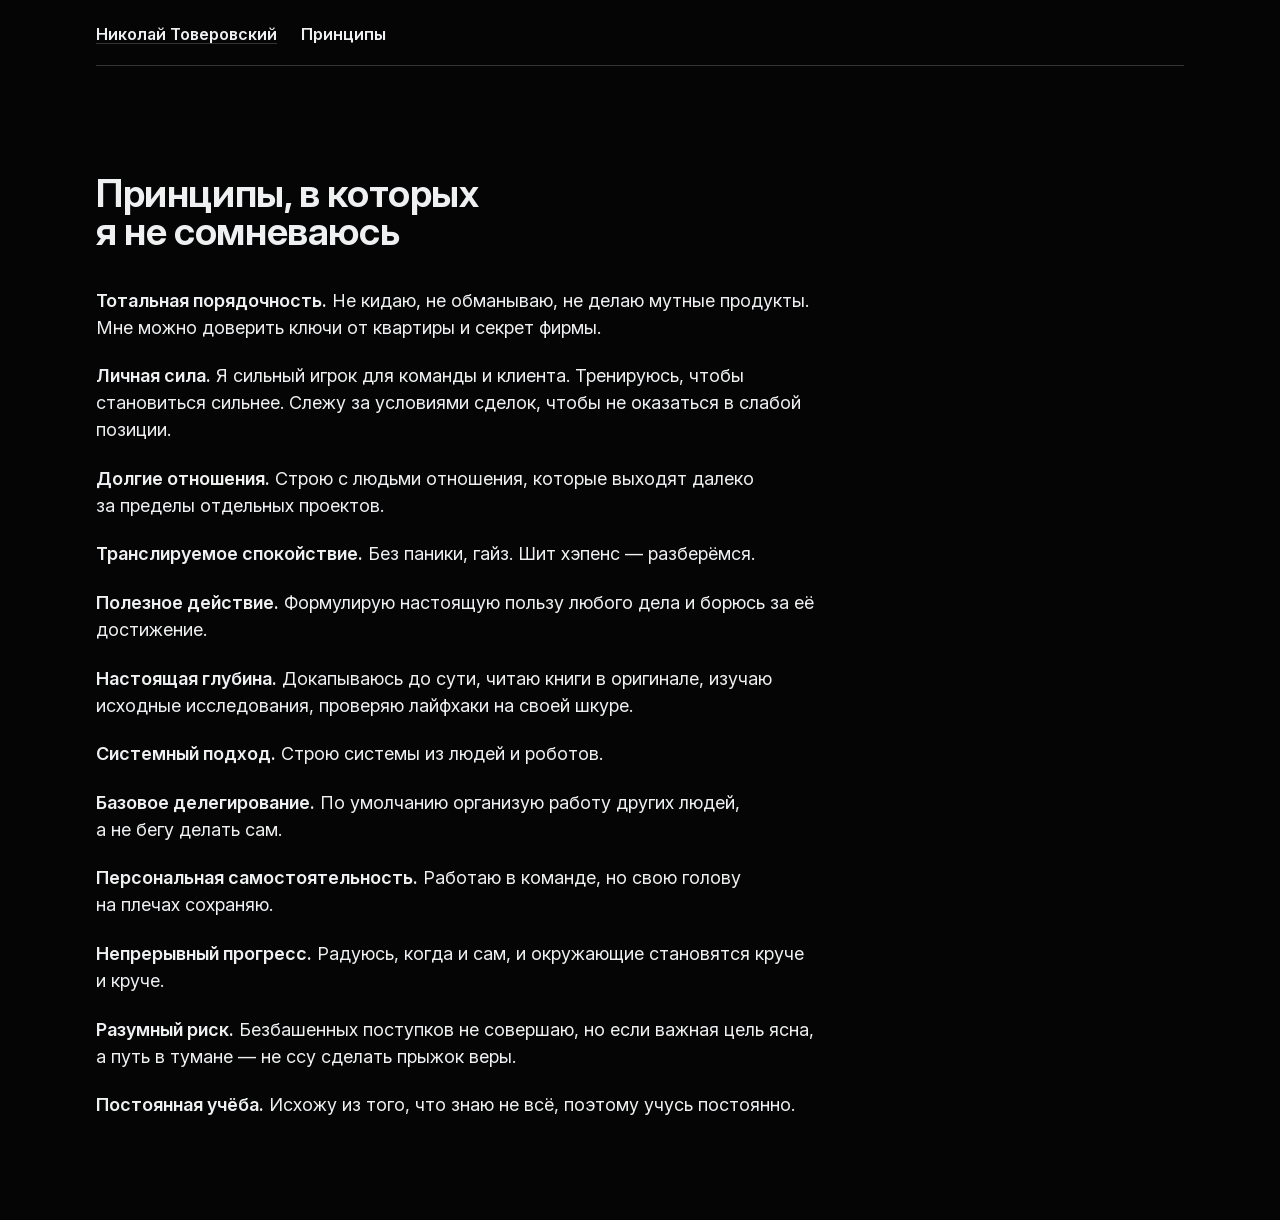
==== principles/index.html @ fdd0a71c "Publish first static site version" ====
<!doctype html>
<html lang="ru" class="dark">
  <head>
    <meta charset="utf-8">
    <meta name="viewport" content="width=device-width, initial-scale=1">
    <meta name="theme-color" content="#050505">
    <meta name="description" content="Принципы Николая&nbsp;Товеровского: порядочность, личная сила, долгие отношения, полезное действие и&nbsp;постоянная учёба.">
    <title>Принципы&nbsp;— Николай&nbsp;Товеровский</title>
    <link rel="preload" href="/assets/ids/fonts/InterVariable.woff2" as="font" type="font/woff2" crossorigin>
    <link rel="stylesheet" href="/assets/ids/css/tokens/palette.css">
    <link rel="stylesheet" href="/assets/ids/css/tokens/colors.css">
    <link rel="stylesheet" href="/assets/ids/css/tokens/scales.css">
    <link rel="stylesheet" href="/assets/ids/css/settings.css">
    <link rel="stylesheet" href="/assets/ids/css/reset.css">
    <link rel="stylesheet" href="/assets/ids/css/page-composition/layout.css">
    <link rel="stylesheet" href="/assets/ids/css/components/ids.css">
    <link rel="stylesheet" href="/assets/site.css">
  </head>
  <body class="ids">
    <div class="site-shell ids__wrapper L">
      <header class="site-header">
        <a class="site-name" href="/">Николай&nbsp;Товеровский</a>
        <nav aria-label="Разделы сайта">
          <span aria-current="page">Принципы</span>
        </nav>
      </header>

      <main class="principles-main">
        <h1 class="S">Принципы, в&nbsp;которых я&nbsp;не сомневаюсь</h1>

        <div class="principles-copy">
          <p><strong>Тотальная порядочность.</strong> Не&nbsp;кидаю, не&nbsp;обманываю, не&nbsp;делаю мутные продукты. Мне можно доверить ключи от&nbsp;квартиры и&nbsp;секрет фирмы.</p>
          <p><strong>Личная сила.</strong> Я&nbsp;сильный игрок для команды и&nbsp;клиента. Тренируюсь, чтобы становиться сильнее. Слежу за&nbsp;условиями сделок, чтобы не&nbsp;оказаться в&nbsp;слабой позиции.</p>
          <p><strong>Долгие отношения.</strong> Строю с&nbsp;людьми отношения, которые выходят далеко за&nbsp;пределы отдельных проектов.</p>
          <p><strong>Транслируемое спокойствие.</strong> Без&nbsp;паники, гайз. Шит хэпенс&nbsp;— разберёмся.</p>
          <p><strong>Полезное действие.</strong> Формулирую настоящую пользу любого дела и&nbsp;борюсь за&nbsp;её достижение.</p>
          <p><strong>Настоящая глубина.</strong> Докапываюсь до&nbsp;сути, читаю книги в&nbsp;оригинале, изучаю исходные исследования, проверяю лайфхаки на&nbsp;своей шкуре.</p>
          <p><strong>Системный подход.</strong> Строю системы из&nbsp;людей и&nbsp;роботов.</p>
          <p><strong>Базовое делегирование.</strong> По&nbsp;умолчанию организую работу других людей, а&nbsp;не&nbsp;бегу делать сам.</p>
          <p><strong>Персональная самостоятельность.</strong> Работаю в&nbsp;команде, но&nbsp;свою голову на&nbsp;плечах сохраняю.</p>
          <p><strong>Непрерывный прогресс.</strong> Радуюсь, когда и&nbsp;сам, и&nbsp;окружающие становятся круче и&nbsp;круче.</p>
          <p><strong>Разумный риск.</strong> Безбашенных поступков не&nbsp;совершаю, но&nbsp;если важная цель ясна, а&nbsp;путь в&nbsp;тумане&nbsp;— не&nbsp;ссу сделать прыжок веры.</p>
          <p><strong>Постоянная учёба.</strong> Исхожу из&nbsp;того, что знаю не&nbsp;всё, поэтому учусь постоянно.</p>
        </div>
      </main>
    </div>
  </body>
</html>
---- assets/ids/css/tokens/palette.css ----
/* Палитра — сырые значения цвета, не зависящие от темы.
   Это источник правды для цвета: семантические токены в colors.css
   ссылаются сюда и нигде не используют rgb()-значения напрямую. */

:root {
  --ids__color-white: rgb(255, 255, 255);

  --ids__color-gray-100: rgb(238, 240, 242);
  --ids__color-gray-200: rgb(220, 221, 223);
  --ids__color-gray-400: rgb(153, 156, 160);
  --ids__color-gray-500: rgb(115, 120, 125);
  --ids__color-gray-600: rgb(85, 88, 92);
  --ids__color-gray-700: rgb(55, 58, 62);
  --ids__color-gray-800: rgb(32, 33, 36);
  --ids__color-gray-900: rgb(18, 18, 20);
  --ids__color-gray-950: rgb(5, 5, 5);

  --ids__color-blue-450: rgb(60, 130, 250);
  --ids__color-blue-500: rgb(0, 100, 240);

  --ids__color-green-450: rgb(40, 215, 40);
  --ids__color-green-500: rgb(0, 200, 0);
  --ids__color-green-600: rgb(30, 170, 60);

  --ids__color-red-450: rgb(255, 70, 95);
  --ids__color-red-500: rgb(253, 47, 75);

  --ids__color-yellow-500: rgb(255, 225, 0);
}
---- assets/ids/css/tokens/colors.css ----
/* Семантические цвета — каждое значение указывает на палитру.
   Именование функциональное: для чего используется, так и называется.
   Переключение темы происходит здесь, а не в палитре. */

:root {
  color-scheme: light;

  --ids__text: var(--ids__color-gray-950);
  --ids__text-caption: var(--ids__color-gray-600);
  --ids__link: var(--ids__color-blue-500);
  --ids__hover: var(--ids__color-green-500);
  --ids__accent: var(--ids__color-red-500);
  --ids__code: var(--ids__color-gray-500);
  --ids__mark: var(--ids__color-yellow-500);
  --ids__surface: var(--ids__color-gray-100);
  --ids__background: var(--ids__color-white);

  --ids__border: color-mix(in srgb, var(--ids__text) 20%, transparent);

  --ids__error: var(--ids__color-red-500);
  --ids__success: var(--ids__color-green-600);
}

.dark {
  color-scheme: dark;

  --ids__text: var(--ids__color-gray-100);
  --ids__text-caption: var(--ids__color-gray-400);
  --ids__link: var(--ids__color-gray-100);
  --ids__hover: var(--ids__color-gray-400);
  --ids__accent: var(--ids__color-red-450);
  --ids__code: var(--ids__color-gray-400);
  --ids__mark: var(--ids__color-yellow-500);
  --ids__surface: var(--ids__color-gray-800);
  --ids__background: var(--ids__color-gray-950);

  --ids__error: var(--ids__color-red-450);
  --ids__success: var(--ids__color-green-450);
}

body {
  color: var(--ids__text);
  background-color: var(--ids__background);
}
---- assets/ids/css/tokens/scales.css ----
/* Именованные шкалы размеров.

   Спейсеры и гэпы — в rem: считаются от корневого (флюидного) фонт-сайза
   и не зависят от фонт-сайза окружения.
   Радиусы — в em: скругление масштабируется вместе с текстом компонента. */

:root {
  --ids__spacer-s: calc(var(--ids__density) * 0.7rem);
  --ids__spacer-m: calc(var(--ids__density) * 1.4rem);
  --ids__spacer-l: calc(var(--ids__density) * 2.4rem);
  --ids__spacer-xl: calc(var(--ids__density) * 4rem);

  --ids__gap-s: 0.5rem;
  --ids__gap-m: 1rem;
  --ids__gap-l: 1.5rem;

  --ids__radius-s: 0.2em;
  --ids__radius-m: 0.3em;
  --ids__radius-pill: 9999px;

  /* Радиус сквиркла .ids__rounded. Можно переопределять локально. */
  --ids__radius: 1.5em;

  --ids__border-width-s: 1px;
  --ids__border-width-m: 2px;

  --ids__duration-instant: 0s;
  --ids__duration-fast: 0.1s;
  --ids__duration-base: 0.5s;
  --ids__easing-base: ease;
}
---- assets/ids/css/settings.css ----
/* Fonts */

@font-face {
  font-family: Inter;
  font-style: normal;
  font-weight: 100 900;
  font-display: swap;
  src: url("../fonts/InterVariable.woff2") format("woff2");
}
@font-feature-values Inter {
    @character-variant {
        cv01: 1; cv02: 2; cv03: 3; cv04: 4; cv05: 5; cv06: 6; cv07: 7; cv08: 8;
        cv09: 9; cv10: 10; cv11: 11; cv12: 12; cv13: 13;
        alt-1:            1; /* Alternate one */
        alt-3:            9; /* Flat-top three */
        open-4:           2; /* Open four */
        open-6:           3; /* Open six */
        open-9:           4; /* Open nine */
        lc-l-with-tail:   5; /* Lower-case L with tail */
        simplified-u:     6; /* Simplified u */
        alt-double-s:     7; /* Alternate German double s */
        uc-i-with-serif:  8; /* Upper-case i with serif */
        uc-g-with-spur:  10; /* Capital G with spur */
        single-story-a:  11; /* Single-story a */
        compact-lc-f:    12; /* Compact f */
        compact-lc-t:    13; /* Compact t */
    }
    @styleset {
        ss01: 1; ss02: 2; ss03: 3; ss04: 4; ss05: 5; ss06: 6; ss07: 7; ss08: 8;
        open-digits: 1;                /* Open digits */
        disambiguation: 2;             /* Disambiguation (with zero) */
        disambiguation-except-zero: 4; /* Disambiguation (no zero) */
        round-quotes-and-commas: 3;    /* Round quotes &amp; commas */
        square-punctuation: 7;         /* Square punctuation */
        square-quotes: 8;              /* Square quotes */
        circled-characters: 5;         /* Circled characters */
        squared-characters: 6;         /* Squared characters */
    }
}


body {
  font-family: "Inter";
  -webkit-font-smoothing: antialiased;
  font-weight: 400;
}

/* Density */

:root {
  --ids__density: 1.3;
}

body {
  font-size: 1em;
  line-height: var(--ids__density);
}


/* The viewport-based root font size is disabled so browser zoom keeps working. */

/* Smooth scroll for anchored links */

@media (prefers-reduced-motion: no-preference) {
  html {
    scroll-behavior: smooth;
  }
}
---- assets/ids/css/page-composition/layout.css ----
.ids__space {
  height: var(--ids__spacer-s);

  &.S {
    height: var(--ids__spacer-s);
  }
  &.M {
    height: var(--ids__spacer-m);
  }
  &.L {
    height: var(--ids__spacer-l);
  }
  &.XL {
    height: var(--ids__spacer-xl);
  }
}

.ids__wrapper {
  position: relative;
  width: 70%;
  margin: 0 auto;

  @media (width < 768px) {
    width: 100%;
    padding: 0 calc(var(--ids__density) * 0.6rem);
  }

  &.L {
    width: 85%;

    @media (width < 768px) {
      width: 100%;
      padding: 0 calc(var(--ids__density) * 0.6rem);
    }
  }
  &.XL {
    width: 100%;
    padding: 0 calc(var(--ids__density) * 0.75rem);

    @media (width < 768px) {
      padding: 0 calc(var(--ids__density) * 0.6rem);
    }
  }
  &.XXL {
    width: 100%;

    @media (width < 768px) {
      padding: 0;
    }
  }

  & .ids__text-width {
    width: 85%;

    @media (width < 768px) {
      width: 100%;
    }
  }
}

.ids__sequence {
  display: flex;
  flex-wrap: wrap;
  margin-bottom: calc(var(--ids__density) * 0.4rem);
  --gap: 0rem;
  gap: var(--gap);

  &.gap-L {
    --gap: var(--ids__gap-l);
    margin-bottom: calc(var(--gap) * 1.5);
  }

  &.gap-M {
    --gap: var(--ids__gap-m);
    margin-bottom: calc(var(--gap) * 1.5);
  }

  &.gap-S {
    --gap: var(--ids__gap-s);
    margin-bottom: calc(var(--gap) * 1.5);
  }

  .ids__sequence-item {
    --columns: 4;
    width: calc((100% - var(--gap) * (var(--columns) - 1)) / var(--columns));

    @media (width < 768px) {
      --columns: 2;
    }
  }

  &.XL {
    .ids__sequence-item {
      --columns: 2;

      @media (width < 768px) {
        --columns: 1;
      }
    }
  }

  &.L {
    .ids__sequence-item {
      --columns: 3;

      @media (width < 768px) {
        --columns: 2;
      }
    }
  }

  &.S {
    .ids__sequence-item {
      --columns: 6;

      @media (width < 768px) {
        --columns: 3;
      }
    }
  }
}

.ids__rounded {
  border-radius: var(--ids__radius);
  corner-shape: squircle;
  overflow: hidden;
}

@supports not (corner-shape: squircle) {
  .ids__rounded {
    border-radius: 0;
    border-radius: initial;
    mask:
      url('data:image/svg+xml;utf-8,<svg xmlns="http://www.w3.org/2000/svg" width="100" height="100"><path d="m0,1 c0,-1 0,-1 1,-1 l99,0 l0,100 l-100,0 Z"/></svg>') top left / calc(var(--ids__radius) * 100) no-repeat intersect,
      url('data:image/svg+xml;utf-8,<svg xmlns="http://www.w3.org/2000/svg" width="100" height="100"><path d="m0,0 l99,0 c1,0 1,0 1,1 l0,99 l-100,0 l0,-100 Z"/></svg>') top right / calc(var(--ids__radius) * 100) no-repeat intersect,
      url('data:image/svg+xml;utf-8,<svg xmlns="http://www.w3.org/2000/svg" width="100" height="100"><path d="m0,0 l100,0 l0,99 c0,1 -0,1 -1,1 l-99,0 Z"/></svg>') bottom right / calc(var(--ids__radius) * 100) no-repeat intersect,
      url('data:image/svg+xml;utf-8,<svg xmlns="http://www.w3.org/2000/svg" width="100" height="100"><path d="m0,0 l100,0 l0,100 l-99,0 c-1,0 -1,-0 -1,-1 Z"/></svg>') bottom left / calc(var(--ids__radius) * 100) no-repeat intersect
    ;
  }
}

header,
footer {
  padding: calc(var(--ids__density) * 1rem);
}
---- assets/ids/css/components/ids.css ----
.ids {
  & a {
    color: var(--ids__link);
    text-decoration: underline;
    will-change: color;
    text-decoration-thickness: var(--ids__border-width-s);
    text-underline-offset: 0.2em;
    text-decoration-skip-ink: none;
    text-decoration-color: color-mix(in srgb, var(--ids__link) 20%, transparent);
    transition:
      color var(--ids__duration-base) var(--ids__easing-base),
      text-decoration var(--ids__duration-base) var(--ids__easing-base);

    &:hover {
      color: var(--ids__hover);
      text-decoration-color: color-mix(in srgb, var(--ids__hover) 20%, transparent);
      transition:
        color var(--ids__duration-instant) var(--ids__easing-base),
        text-decoration var(--ids__duration-instant) var(--ids__easing-base);
    }
  }

  .ids__promo-link {
    display: flex;

    & a {
      display: inline-block;
      padding: 0.45em 0.6em 0.5em;
      border: var(--ids__border-width-s) solid color-mix(in srgb, var(--ids__text) 50%, transparent);
      border-right: 0;

      &:hover {
        background-color: color-mix(in srgb, var(--ids__hover) 10%, transparent);
      }

      &:first-child {
        border-radius: var(--ids__radius-m) 0 0 var(--ids__radius-m);
        padding-left: 1em;
      }

      &:last-child {
        border-radius: 0 var(--ids__radius-m) var(--ids__radius-m) 0;
        padding-right: 1em;
        border-right: var(--ids__border-width-s) solid color-mix(in srgb, var(--ids__text) 50%, transparent);
      }

      &.active {
        color: var(--ids__text);
        background-color: color-mix(in srgb, var(--ids__text) 5%, transparent);
        -webkit-text-decoration: none;
        text-decoration: none;
        cursor: default;
      }

      &.active::after {
        content: " ↓";
      }
    }
  }

  & p {
    margin-top: 0;
    margin-bottom: calc(var(--ids__density) * 0.4em);

    &.loud {
      font-size: 2em;
      line-height: 1.2;
    }

    &.huge {
      font-size: 6em;
      line-height: 1;

      @media (max-width: 767px) {
        &.huge {
          font-size: 3.2em;
        }
      }

      @media (max-width: 549.98px) {
        &.huge {
          font-size: 2.8em;
        }
      }
    }
  }

  & h1,
  & h2,
  & h3,
  & h4,
  & h5,
  & h6 {
    margin: 0;
    font-weight: 600;
  }

  & h1 {
    font-size: 3.6em;
    font-weight: 700;
    letter-spacing: -0.01em;
    line-height: calc(var(--ids__density) / 1.3);
    margin-bottom: 0.4em;

    @media (width < 768px) {
      font-size: 2.6em;
    }

    &.S {
      font-size: 2.4em;
      font-weight: 650;
    }
    &.XS {
      font-size: 1.5em;
      font-weight: 600;
    }
  }

  & h2 {
    font-size: 2.4em;
    font-weight: 650;
    line-height: calc(var(--ids__density) / 1.2);
    margin-bottom: 0.5em;

    &.XS {
      font-size: 1.5em;
      font-weight: 600;
    }
  }

  & h3 {
    font-size: 1.5em;
    line-height: calc(var(--ids__density) / 1.1);
    margin-bottom: 0.6em;
  }

  & h4 {
    font-size: 1.1em;
    line-height: var(--ids__density);
    margin-bottom: 0.5em;
  }

  & h5 {
    font-size: 1em;
    line-height: var(--ids__density);
    margin-bottom: 0.5em;
  }

  & h6 {
    font-size: 0.8em;
    text-transform: uppercase;
    letter-spacing: 0.05em;
    line-height: var(--ids__density);
    margin-bottom: 0.5em;
  }

  & strong,
  & b {
    font-weight: 600;
  }

  & mark {
    color: var(--ids__color-gray-950);
    background-color: var(--ids__mark);
  }

  & ul,
  & ol {
    margin: 0 0 calc(var(--ids__density) * 0.75em) 0;
    padding: 0;

    & li {
      position: relative;
      margin-bottom: calc(var(--ids__density) * 0.5em);
    }
  }

  & ul {
    & li {
      list-style-type: none;
      padding-left: calc(var(--ids__density) * 0.75em);

      &:before {
        position: absolute;
        left: 0;
        content: "⋅ ";
      }
    }
  }

  & ol {
    & li {
      list-style: decimal inside none;
    }
  }

  & blockquote {
    font-size: 1.4em;
    line-height: var(--ids__density);
    margin: 0;
    padding-left: calc(var(--ids__density) * 0.75em);
    margin-bottom: calc(var(--ids__density) * 1em);
  }

  & aside {
    margin: 0;
    margin-bottom: calc(var(--ids__density) * 0.5em);
    background: var(--ids__surface);
    padding-top: calc(var(--ids__density) * 0.4em);
    padding-right: calc(var(--ids__density) * 1.5em);
    padding-bottom: calc(var(--ids__density) * 0.4em);
    padding-left: calc(var(--ids__density) * 0.5em);
    border-radius: var(--ids__radius-s);

    @media (width < 768px) {
      padding-right: calc(var(--ids__density) * 0.75em);
    }
  }

  & code {
    font-size: 0.9em;
    font-family: "Inter";
    letter-spacing: 0.02em;
    font-weight: 450;
    padding: 0.1em 0.25em;
    border-radius: var(--ids__radius-s);
    color: var(--ids__code);
    border: var(--ids__border-width-s) solid color-mix(in srgb, var(--ids__code) 10%, transparent);
    background: color-mix(in srgb, var(--ids__code) 10%, transparent);
  }

  & figure {
    margin: 0 0 calc(var(--ids__density) * 0.5em) 0;

    &.XXS,
    &.ids__figure__XXS {
      width: 25%;
    }
    &.XS,
    &.ids__figure__XS {
      width: 50%;
    }
    &.S,
    &.ids__figure__S {
      width: 75%;
    }

    & figcaption {
      margin-top: calc(var(--ids__density) * 0.25em);
      font-size: 0.8em;
      line-height: var(--ids__density);
      color: var(--ids__text-caption);
    }
  }

  & details {
    padding: 0.5em;
    cursor: pointer;
    border-radius: var(--ids__radius);

    & summary {
      padding-bottom: var(--ids__micro-padding);
    }
  }

  & table {
    border-spacing: 0;
    background-color: inherit;

    @media (max-width: 767px) {
      font-size: 0.7em;
    }

    thead {
      background-color: inherit;
    }

    tr {
      background-color: inherit;

      & th {
        position: sticky;
        top: 0px;
        text-align: left;
        border-bottom: var(--ids__border-width-m) solid var(--ids__text);
        padding-bottom: 0.3em;
        background-color: inherit;

        @media (max-width: 767px) {
          padding-top: 0.8em;
        }
      }

      & td {
        padding: 0.8em 0.5em 1em 0;
        border-bottom: var(--ids__border-width-s) solid color-mix(in srgb, var(--ids__text) 50%, transparent);
        vertical-align: top;
      }

      &:last-child {
        & td {
          border-bottom: none;
        }
      }
    }
  }

  & hr {
    border-top-color: var(--ids__border);
    border-bottom: 0;
  }
}
---- assets/site.css ----
:root {
  font-size: 100%;
}

.site-shell {
  min-height: 100vh;
}

.site-header {
  display: flex;
  align-items: baseline;
  flex-wrap: wrap;
  gap: 1.5rem;
  padding: 1.5rem 0 1.25rem;
  border-bottom: 1px solid var(--ids__border);
}

.site-name,
.site-header nav {
  font-size: 1rem;
  font-weight: 600;
}

.ids .site-name {
  color: var(--ids__text);
}

.ids a.site-name:hover {
  color: var(--ids__hover);
}

.site-header nav span[aria-current="page"] {
  color: var(--ids__text);
}

.home-main,
.principles-main {
  padding: clamp(4rem, 12vh, 8rem) 0 5rem;
}

.ids h1.home-lead {
  max-width: 60rem;
  margin-bottom: 0;
  line-height: 1.12;
  text-wrap: pretty;
}

.home-columns {
  display: grid;
  grid-template-columns: repeat(3, minmax(0, 1fr));
  gap: clamp(1.5rem, 3vw, 3rem);
  margin-top: 4.5rem;
}

.ids .link-column h2 {
  margin-bottom: 1.25rem;
}

.link-group {
  display: flex;
  flex-direction: column;
  align-items: flex-start;
  gap: 0.65rem;
  line-height: 1.4;
}

.link-group + .link-group {
  margin-top: 1.75rem;
}

.link-group > a {
  display: block;
}

.path {
  margin-top: 6rem;
  padding-top: 1.5rem;
  border-top: 1px solid var(--ids__border);
}

.ids .path h2 {
  margin-bottom: 1.75rem;
}

.path-group {
  display: grid;
  gap: 0.8rem;
}

.path-row {
  display: grid;
  grid-template-columns: 8rem minmax(0, 1fr);
  gap: 1.5rem;
  line-height: 1.45;
}

.path-date {
  color: var(--ids__text-caption);
  font-variant-numeric: tabular-nums;
  white-space: nowrap;
}

.path-row strong {
  font-weight: 600;
}

.ids .principles-main h1 {
  max-width: 18ch;
  margin-bottom: 2.25rem;
  text-wrap: balance;
}

.principles-copy {
  max-width: 45rem;
  font-size: 1.125rem;
  line-height: 1.5;
}

.ids .principles-copy p {
  margin-bottom: 1.35rem;
}

@media (max-width: 767px) {
  .site-header {
    padding: 1.25rem 0 1rem;
  }

  .home-main,
  .principles-main {
    padding: 4.5rem 0 4rem;
  }

  .ids h1.home-lead {
    font-size: 1.65rem;
  }

  .principles-copy {
    font-size: 1rem;
  }
}

@media (max-width: 700px) {
  .home-columns {
    grid-template-columns: 1fr;
    gap: 3.5rem;
    margin-top: 4rem;
  }

  .path {
    margin-top: 4.5rem;
  }

  .path-row {
    grid-template-columns: max-content minmax(0, 1fr);
    gap: 0.75rem;
  }
}
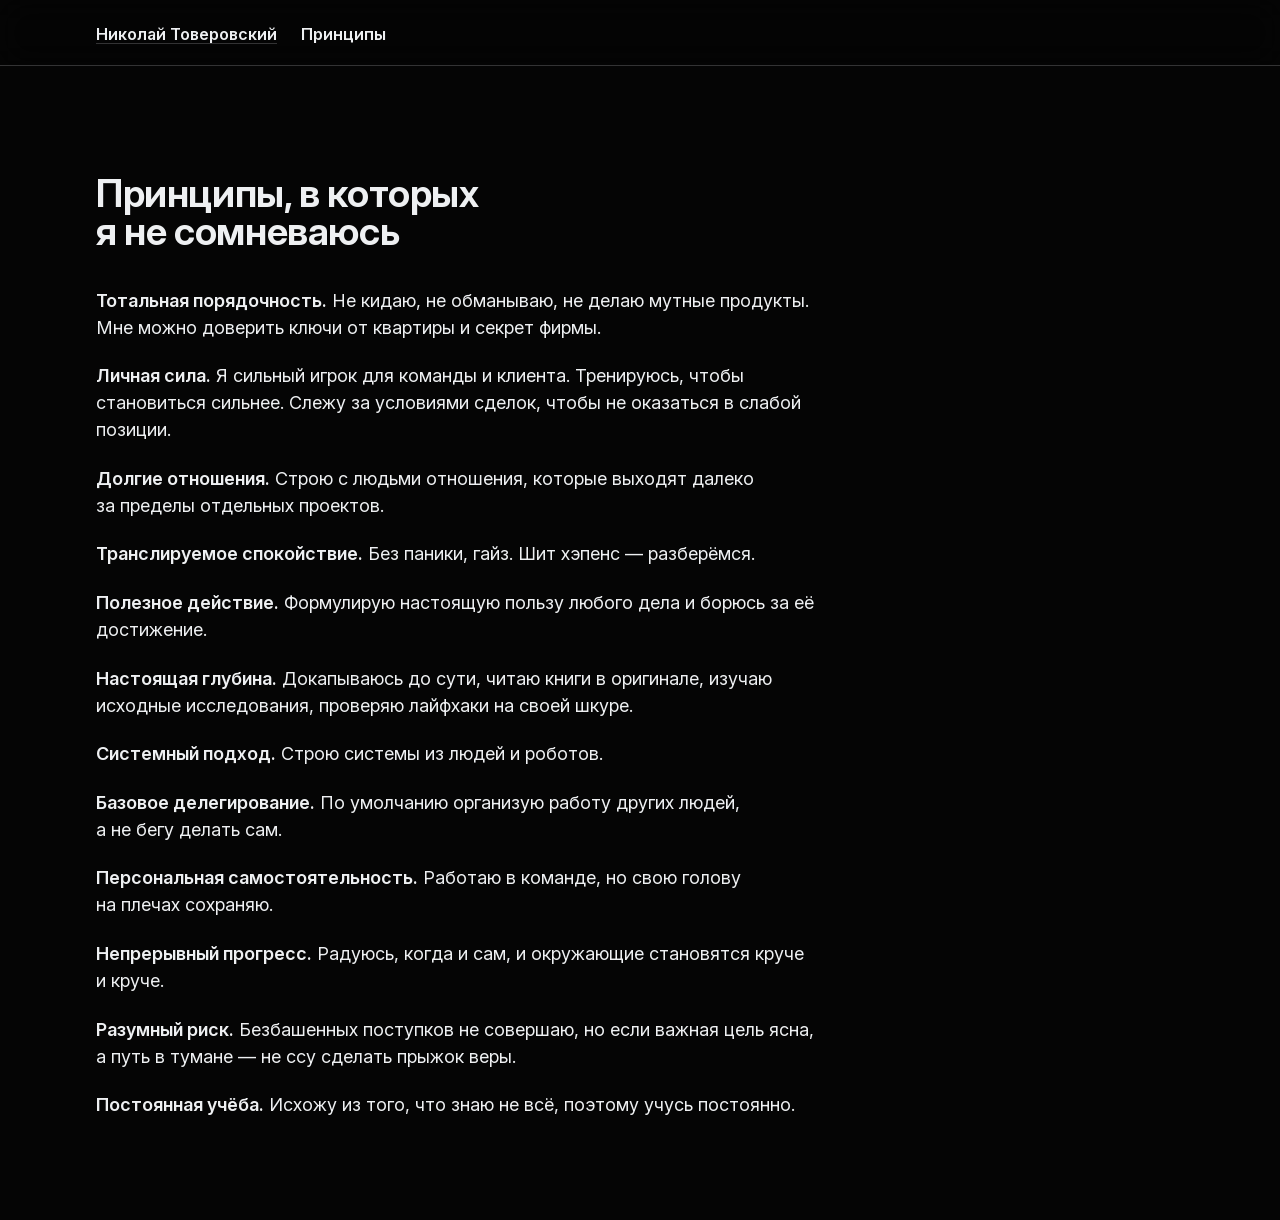
==== commit ee1347ba: "Add responsive Feast artwork to homepage" ====
--- a/principles/index.html
+++ b/principles/index.html
@@ -10,22 +10,24 @@
     <link rel="stylesheet" href="/assets/ids/css/tokens/palette.css">
     <link rel="stylesheet" href="/assets/ids/css/tokens/colors.css">
     <link rel="stylesheet" href="/assets/ids/css/tokens/scales.css">
-    <link rel="stylesheet" href="/assets/ids/css/settings.css">
+    <link rel="stylesheet" href="/assets/ids/css/settings.css?v=2">
     <link rel="stylesheet" href="/assets/ids/css/reset.css">
     <link rel="stylesheet" href="/assets/ids/css/page-composition/layout.css">
     <link rel="stylesheet" href="/assets/ids/css/components/ids.css">
     <link rel="stylesheet" href="/assets/site.css">
   </head>
   <body class="ids">
-    <div class="site-shell ids__wrapper L">
+    <div class="site-shell">
       <header class="site-header">
-        <a class="site-name" href="/">Николай&nbsp;Товеровский</a>
-        <nav aria-label="Разделы сайта">
-          <span aria-current="page">Принципы</span>
-        </nav>
+        <div class="site-header__inner ids__wrapper L">
+          <a class="site-name" href="/">Николай&nbsp;Товеровский</a>
+          <nav aria-label="Разделы сайта">
+            <span aria-current="page">Принципы</span>
+          </nav>
+        </div>
       </header>
 
-      <main class="principles-main">
+      <main class="principles-main ids__wrapper L">
         <h1 class="S">Принципы, в&nbsp;которых я&nbsp;не сомневаюсь</h1>
 
         <div class="principles-copy">
--- a/assets/ids/css/settings.css
+++ b/assets/ids/css/settings.css
@@ -4,7 +4,7 @@
   font-family: Inter;
   font-style: normal;
   font-weight: 100 900;
-  font-display: swap;
+  font-display: optional;
   src: url("../fonts/InterVariable.woff2") format("woff2");
 }
 @font-feature-values Inter {
@@ -40,7 +40,7 @@
 
 
 body {
-  font-family: "Inter";
+  font-family: "Inter", system-ui, sans-serif;
   -webkit-font-smoothing: antialiased;
   font-weight: 400;
 }
--- a/assets/site.css
+++ b/assets/site.css
@@ -7,12 +7,32 @@
 }
 
 .site-header {
+  position: relative;
+  z-index: 1;
+  padding: 0;
+  background: rgba(5, 5, 5, 0.88);
+  border-bottom: 1px solid var(--ids__border);
+}
+
+.site-header--over-artwork {
+  position: absolute;
+  inset: 0 0 auto;
+}
+
+@supports ((backdrop-filter: blur(1rem)) or (-webkit-backdrop-filter: blur(1rem))) {
+  .site-header {
+    background: rgba(5, 5, 5, 0.58);
+    backdrop-filter: blur(1rem);
+    -webkit-backdrop-filter: blur(1rem);
+  }
+}
+
+.site-header .site-header__inner {
   display: flex;
   align-items: baseline;
   flex-wrap: wrap;
   gap: 1.5rem;
-  padding: 1.5rem 0 1.25rem;
-  border-bottom: 1px solid var(--ids__border);
+  padding-block: 1.5rem 1.25rem;
 }
 
 .site-name,
@@ -21,7 +41,8 @@
   font-weight: 600;
 }
 
-.ids .site-name {
+.ids .site-name,
+.site-header nav span[aria-current="page"] {
   color: var(--ids__text);
 }
 
@@ -29,13 +50,45 @@
   color: var(--ids__hover);
 }
 
-.site-header nav span[aria-current="page"] {
-  color: var(--ids__text);
+.home-artwork__viewport {
+  width: 100%;
+  aspect-ratio: 10000 / 4193;
+  overflow: hidden;
+  background: #050505;
 }
 
-.home-main,
-.principles-main {
-  padding: clamp(4rem, 12vh, 8rem) 0 5rem;
+.home-artwork picture,
+.home-artwork img {
+  display: block;
+  width: 100%;
+  height: 100%;
+}
+
+.home-artwork img {
+  object-fit: cover;
+  object-position: center;
+}
+
+.ids .home-artwork {
+  margin-bottom: 0;
+}
+
+.ids .home-artwork figcaption {
+  text-align: right;
+}
+
+.caption-mobile {
+  display: none;
+}
+
+.small-caps {
+  font-size: 0.78em;
+  font-weight: 600;
+  letter-spacing: 0.04em;
+}
+
+.home-content.ids__wrapper.L {
+  padding-block: clamp(1.75rem, 3vw, 3rem) 5rem;
 }
 
 .ids h1.home-lead {
@@ -45,63 +98,30 @@
   text-wrap: pretty;
 }
 
-.home-columns {
-  display: grid;
-  grid-template-columns: repeat(3, minmax(0, 1fr));
-  gap: clamp(1.5rem, 3vw, 3rem);
-  margin-top: 4.5rem;
+.social-links {
+  display: flex;
+  flex-wrap: wrap;
+  max-width: 60rem;
+  margin-top: 1.75rem;
+  line-height: 1.5;
 }
 
-.ids .link-column h2 {
-  margin-bottom: 1.25rem;
-}
-
-.link-group {
-  display: flex;
-  flex-direction: column;
-  align-items: flex-start;
-  gap: 0.65rem;
-  line-height: 1.4;
-}
-
-.link-group + .link-group {
-  margin-top: 1.75rem;
-}
-
-.link-group > a {
-  display: block;
-}
-
-.path {
-  margin-top: 6rem;
-  padding-top: 1.5rem;
-  border-top: 1px solid var(--ids__border);
-}
-
-.ids .path h2 {
-  margin-bottom: 1.75rem;
-}
-
-.path-group {
-  display: grid;
-  gap: 0.8rem;
-}
-
-.path-row {
-  display: grid;
-  grid-template-columns: 8rem minmax(0, 1fr);
-  gap: 1.5rem;
-  line-height: 1.45;
-}
-
-.path-date {
-  color: var(--ids__text-caption);
-  font-variant-numeric: tabular-nums;
+.social-links__item {
   white-space: nowrap;
 }
 
-.path-row strong {
-  font-weight: 600;
+.social-links__item:not(:last-child)::after {
+  content: "·";
+  margin-inline: 0.5em;
+  color: var(--ids__text-caption);
+}
+
+.social-links__item--row-end::after {
+  visibility: hidden;
+}
+
+.principles-main.ids__wrapper.L {
+  padding-block: clamp(4rem, 12vh, 8rem) 5rem;
 }
 
 .ids .principles-main h1 {
@@ -120,14 +140,43 @@
   margin-bottom: 1.35rem;
 }
 
+@media (min-width: 768px) and (max-height: 800px) {
+  .home-artwork__viewport {
+    max-height: calc(100svh - 16rem);
+  }
+}
+
 @media (max-width: 767px) {
-  .site-header {
-    padding: 1.25rem 0 1rem;
+  .home-artwork__viewport {
+    height: max(300px, 41.93vw);
+    aspect-ratio: auto;
+    overflow-x: auto;
+    overflow-y: hidden;
+    scrollbar-width: none;
   }
 
-  .home-main,
-  .principles-main {
-    padding: 4.5rem 0 4rem;
+  .home-artwork__viewport::-webkit-scrollbar {
+    display: none;
+  }
+
+  .home-artwork picture {
+    width: max(100%, 716px);
+  }
+
+  .caption-full {
+    display: none;
+  }
+
+  .caption-mobile {
+    display: inline;
+  }
+
+  .site-header .site-header__inner {
+    padding-block: 1.25rem 1rem;
+  }
+
+  .principles-main.ids__wrapper.L {
+    padding-block: 4.5rem 4rem;
   }
 
   .ids h1.home-lead {
@@ -138,20 +187,3 @@
     font-size: 1rem;
   }
 }
-
-@media (max-width: 700px) {
-  .home-columns {
-    grid-template-columns: 1fr;
-    gap: 3.5rem;
-    margin-top: 4rem;
-  }
-
-  .path {
-    margin-top: 4.5rem;
-  }
-
-  .path-row {
-    grid-template-columns: max-content minmax(0, 1fr);
-    gap: 0.75rem;
-  }
-}
